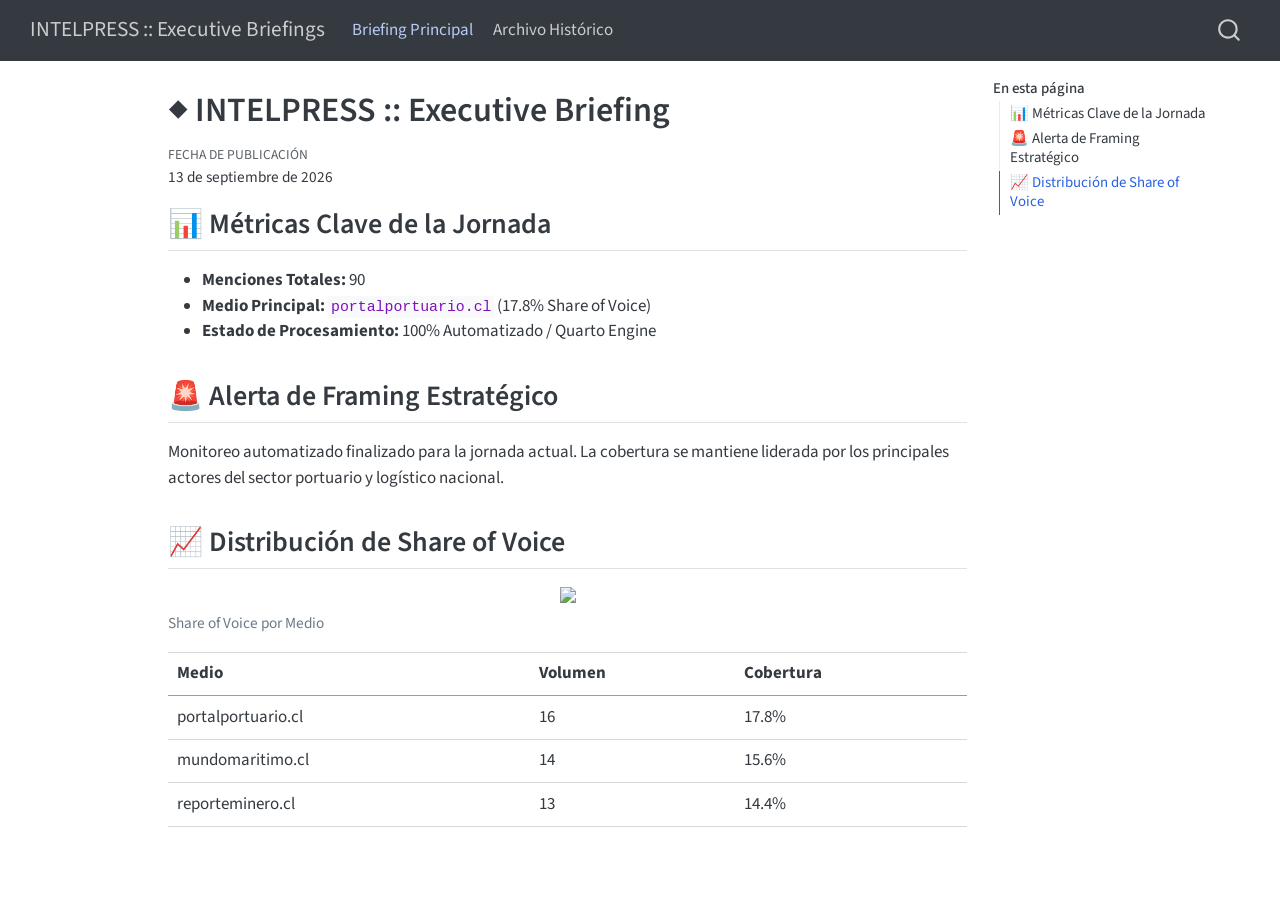
==== docs/index.html @ bd268102 "feat: migrate to Quarto static site architecture and hybrid email dispatcher" ====
<!DOCTYPE html>
<html xmlns="http://www.w3.org/1999/xhtml" lang="es" xml:lang="es"><head>

<meta charset="utf-8">
<meta name="generator" content="quarto-1.6.39">

<meta name="viewport" content="width=device-width, initial-scale=1.0, user-scalable=yes">


<title>◆ INTELPRESS :: Executive Briefing – INTELPRESS :: Executive Briefings</title>
<style>
code{white-space: pre-wrap;}
span.smallcaps{font-variant: small-caps;}
div.columns{display: flex; gap: min(4vw, 1.5em);}
div.column{flex: auto; overflow-x: auto;}
div.hanging-indent{margin-left: 1.5em; text-indent: -1.5em;}
ul.task-list{list-style: none;}
ul.task-list li input[type="checkbox"] {
  width: 0.8em;
  margin: 0 0.8em 0.2em -1em; /* quarto-specific, see https://github.com/quarto-dev/quarto-cli/issues/4556 */ 
  vertical-align: middle;
}
</style>


<script src="site_libs/quarto-nav/quarto-nav.js"></script>
<script src="site_libs/quarto-nav/headroom.min.js"></script>
<script src="site_libs/clipboard/clipboard.min.js"></script>
<script src="site_libs/quarto-search/autocomplete.umd.js"></script>
<script src="site_libs/quarto-search/fuse.min.js"></script>
<script src="site_libs/quarto-search/quarto-search.js"></script>
<meta name="quarto:offset" content="./">
<script src="site_libs/quarto-html/quarto.js"></script>
<script src="site_libs/quarto-html/popper.min.js"></script>
<script src="site_libs/quarto-html/tippy.umd.min.js"></script>
<script src="site_libs/quarto-html/anchor.min.js"></script>
<link href="site_libs/quarto-html/tippy.css" rel="stylesheet">
<link href="site_libs/quarto-html/quarto-syntax-highlighting-e26003cea8cd680ca0c55a263523d882.css" rel="stylesheet" id="quarto-text-highlighting-styles">
<script src="site_libs/bootstrap/bootstrap.min.js"></script>
<link href="site_libs/bootstrap/bootstrap-icons.css" rel="stylesheet">
<link href="site_libs/bootstrap/bootstrap-f3c2c381c9174c142f9b1971e99cf223.min.css" rel="stylesheet" append-hash="true" id="quarto-bootstrap" data-mode="light">
<script id="quarto-search-options" type="application/json">{
  "location": "navbar",
  "copy-button": false,
  "collapse-after": 3,
  "panel-placement": "end",
  "type": "overlay",
  "limit": 50,
  "keyboard-shortcut": [
    "f",
    "/",
    "s"
  ],
  "show-item-context": false,
  "language": {
    "search-no-results-text": "Sin resultados",
    "search-matching-documents-text": "documentos encontrados",
    "search-copy-link-title": "Copiar el enlace en la búsqueda",
    "search-hide-matches-text": "Ocultar resultados adicionales",
    "search-more-match-text": "resultado adicional en este documento",
    "search-more-matches-text": "resultados adicionales en este documento",
    "search-clear-button-title": "Borrar",
    "search-text-placeholder": "",
    "search-detached-cancel-button-title": "Cancelar",
    "search-submit-button-title": "Enviar",
    "search-label": "Buscar"
  }
}</script>


<link rel="stylesheet" href="styles.css">
</head>

<body class="nav-fixed">

<div id="quarto-search-results"></div>
  <header id="quarto-header" class="headroom fixed-top">
    <nav class="navbar navbar-expand-lg " data-bs-theme="dark">
      <div class="navbar-container container-fluid">
      <div class="navbar-brand-container mx-auto">
    <a class="navbar-brand" href="./index.html">
    <span class="navbar-title">INTELPRESS :: Executive Briefings</span>
    </a>
  </div>
            <div id="quarto-search" class="" title="Buscar"></div>
          <button class="navbar-toggler" type="button" data-bs-toggle="collapse" data-bs-target="#navbarCollapse" aria-controls="navbarCollapse" role="menu" aria-expanded="false" aria-label="Navegación de palanca" onclick="if (window.quartoToggleHeadroom) { window.quartoToggleHeadroom(); }">
  <span class="navbar-toggler-icon"></span>
</button>
          <div class="collapse navbar-collapse" id="navbarCollapse">
            <ul class="navbar-nav navbar-nav-scroll me-auto">
  <li class="nav-item">
    <a class="nav-link active" href="./index.html" aria-current="page"> 
<span class="menu-text">Briefing Principal</span></a>
  </li>  
  <li class="nav-item">
    <a class="nav-link" href="./archive.html"> 
<span class="menu-text">Archivo Histórico</span></a>
  </li>  
</ul>
          </div> <!-- /navcollapse -->
            <div class="quarto-navbar-tools">
</div>
      </div> <!-- /container-fluid -->
    </nav>
</header>
<!-- content -->
<div id="quarto-content" class="quarto-container page-columns page-rows-contents page-layout-article page-navbar">
<!-- sidebar -->
<!-- margin-sidebar -->
    <div id="quarto-margin-sidebar" class="sidebar margin-sidebar">
        <nav id="TOC" role="doc-toc" class="toc-active">
    <h2 id="toc-title">En esta página</h2>
   
  <ul>
  <li><a href="#métricas-clave-de-la-jornada" id="toc-métricas-clave-de-la-jornada" class="nav-link active" data-scroll-target="#métricas-clave-de-la-jornada">📊 Métricas Clave de la Jornada</a></li>
  <li><a href="#alerta-de-framing-estratégico" id="toc-alerta-de-framing-estratégico" class="nav-link" data-scroll-target="#alerta-de-framing-estratégico">🚨 Alerta de Framing Estratégico</a></li>
  <li><a href="#distribución-de-share-of-voice" id="toc-distribución-de-share-of-voice" class="nav-link" data-scroll-target="#distribución-de-share-of-voice">📈 Distribución de Share of Voice</a></li>
  </ul>
</nav>
    </div>
<!-- main -->
<main class="content" id="quarto-document-content">

<header id="title-block-header" class="quarto-title-block default">
<div class="quarto-title">
<h1 class="title">◆ INTELPRESS :: Executive Briefing</h1>
</div>



<div class="quarto-title-meta">

    
    <div>
    <div class="quarto-title-meta-heading">Fecha de publicación</div>
    <div class="quarto-title-meta-contents">
      <p class="date">13 de septiembre de 2026</p>
    </div>
  </div>
  
    
  </div>
  


</header>


<section id="métricas-clave-de-la-jornada" class="level2">
<h2 class="anchored" data-anchor-id="métricas-clave-de-la-jornada">📊 Métricas Clave de la Jornada</h2>
<ul>
<li><strong>Menciones Totales:</strong> 90</li>
<li><strong>Medio Principal:</strong> <code>portalportuario.cl</code> (17.8% Share of Voice)</li>
<li><strong>Estado de Procesamiento:</strong> 100% Automatizado / Quarto Engine</li>
</ul>
</section>
<section id="alerta-de-framing-estratégico" class="level2">
<h2 class="anchored" data-anchor-id="alerta-de-framing-estratégico">🚨 Alerta de Framing Estratégico</h2>
<p>Monitoreo automatizado finalizado para la jornada actual. La cobertura se mantiene liderada por los principales actores del sector portuario y logístico nacional.</p>
</section>
<section id="distribución-de-share-of-voice" class="level2">
<h2 class="anchored" data-anchor-id="distribución-de-share-of-voice">📈 Distribución de Share of Voice</h2>
<div class="quarto-figure quarto-figure-center">
<figure class="figure">
<p><img src="plots/sov.png" class="img-fluid figure-img" style="width:80.0%"></p>
<figcaption>Share of Voice por Medio</figcaption>
</figure>
</div>
<table class="caption-top table">
<thead>
<tr class="header">
<th style="text-align: left;">Medio</th>
<th style="text-align: left;">Volumen</th>
<th style="text-align: left;">Cobertura</th>
</tr>
</thead>
<tbody>
<tr class="odd">
<td style="text-align: left;">portalportuario.cl</td>
<td style="text-align: left;">16</td>
<td style="text-align: left;">17.8%</td>
</tr>
<tr class="even">
<td style="text-align: left;">mundomaritimo.cl</td>
<td style="text-align: left;">14</td>
<td style="text-align: left;">15.6%</td>
</tr>
<tr class="odd">
<td style="text-align: left;">reporteminero.cl</td>
<td style="text-align: left;">13</td>
<td style="text-align: left;">14.4%</td>
</tr>
</tbody>
</table>


</section>

</main> <!-- /main -->
<script id="quarto-html-after-body" type="application/javascript">
window.document.addEventListener("DOMContentLoaded", function (event) {
  const toggleBodyColorMode = (bsSheetEl) => {
    const mode = bsSheetEl.getAttribute("data-mode");
    const bodyEl = window.document.querySelector("body");
    if (mode === "dark") {
      bodyEl.classList.add("quarto-dark");
      bodyEl.classList.remove("quarto-light");
    } else {
      bodyEl.classList.add("quarto-light");
      bodyEl.classList.remove("quarto-dark");
    }
  }
  const toggleBodyColorPrimary = () => {
    const bsSheetEl = window.document.querySelector("link#quarto-bootstrap");
    if (bsSheetEl) {
      toggleBodyColorMode(bsSheetEl);
    }
  }
  toggleBodyColorPrimary();  
  const icon = "";
  const anchorJS = new window.AnchorJS();
  anchorJS.options = {
    placement: 'right',
    icon: icon
  };
  anchorJS.add('.anchored');
  const isCodeAnnotation = (el) => {
    for (const clz of el.classList) {
      if (clz.startsWith('code-annotation-')) {                     
        return true;
      }
    }
    return false;
  }
  const onCopySuccess = function(e) {
    // button target
    const button = e.trigger;
    // don't keep focus
    button.blur();
    // flash "checked"
    button.classList.add('code-copy-button-checked');
    var currentTitle = button.getAttribute("title");
    button.setAttribute("title", "Copiado");
    let tooltip;
    if (window.bootstrap) {
      button.setAttribute("data-bs-toggle", "tooltip");
      button.setAttribute("data-bs-placement", "left");
      button.setAttribute("data-bs-title", "Copiado");
      tooltip = new bootstrap.Tooltip(button, 
        { trigger: "manual", 
          customClass: "code-copy-button-tooltip",
          offset: [0, -8]});
      tooltip.show();    
    }
    setTimeout(function() {
      if (tooltip) {
        tooltip.hide();
        button.removeAttribute("data-bs-title");
        button.removeAttribute("data-bs-toggle");
        button.removeAttribute("data-bs-placement");
      }
      button.setAttribute("title", currentTitle);
      button.classList.remove('code-copy-button-checked');
    }, 1000);
    // clear code selection
    e.clearSelection();
  }
  const getTextToCopy = function(trigger) {
      const codeEl = trigger.previousElementSibling.cloneNode(true);
      for (const childEl of codeEl.children) {
        if (isCodeAnnotation(childEl)) {
          childEl.remove();
        }
      }
      return codeEl.innerText;
  }
  const clipboard = new window.ClipboardJS('.code-copy-button:not([data-in-quarto-modal])', {
    text: getTextToCopy
  });
  clipboard.on('success', onCopySuccess);
  if (window.document.getElementById('quarto-embedded-source-code-modal')) {
    const clipboardModal = new window.ClipboardJS('.code-copy-button[data-in-quarto-modal]', {
      text: getTextToCopy,
      container: window.document.getElementById('quarto-embedded-source-code-modal')
    });
    clipboardModal.on('success', onCopySuccess);
  }
    var localhostRegex = new RegExp(/^(?:http|https):\/\/localhost\:?[0-9]*\//);
    var mailtoRegex = new RegExp(/^mailto:/);
      var filterRegex = new RegExp('/' + window.location.host + '/');
    var isInternal = (href) => {
        return filterRegex.test(href) || localhostRegex.test(href) || mailtoRegex.test(href);
    }
    // Inspect non-navigation links and adorn them if external
 	var links = window.document.querySelectorAll('a[href]:not(.nav-link):not(.navbar-brand):not(.toc-action):not(.sidebar-link):not(.sidebar-item-toggle):not(.pagination-link):not(.no-external):not([aria-hidden]):not(.dropdown-item):not(.quarto-navigation-tool):not(.about-link)');
    for (var i=0; i<links.length; i++) {
      const link = links[i];
      if (!isInternal(link.href)) {
        // undo the damage that might have been done by quarto-nav.js in the case of
        // links that we want to consider external
        if (link.dataset.originalHref !== undefined) {
          link.href = link.dataset.originalHref;
        }
      }
    }
  function tippyHover(el, contentFn, onTriggerFn, onUntriggerFn) {
    const config = {
      allowHTML: true,
      maxWidth: 500,
      delay: 100,
      arrow: false,
      appendTo: function(el) {
          return el.parentElement;
      },
      interactive: true,
      interactiveBorder: 10,
      theme: 'quarto',
      placement: 'bottom-start',
    };
    if (contentFn) {
      config.content = contentFn;
    }
    if (onTriggerFn) {
      config.onTrigger = onTriggerFn;
    }
    if (onUntriggerFn) {
      config.onUntrigger = onUntriggerFn;
    }
    window.tippy(el, config); 
  }
  const noterefs = window.document.querySelectorAll('a[role="doc-noteref"]');
  for (var i=0; i<noterefs.length; i++) {
    const ref = noterefs[i];
    tippyHover(ref, function() {
      // use id or data attribute instead here
      let href = ref.getAttribute('data-footnote-href') || ref.getAttribute('href');
      try { href = new URL(href).hash; } catch {}
      const id = href.replace(/^#\/?/, "");
      const note = window.document.getElementById(id);
      if (note) {
        return note.innerHTML;
      } else {
        return "";
      }
    });
  }
  const xrefs = window.document.querySelectorAll('a.quarto-xref');
  const processXRef = (id, note) => {
    // Strip column container classes
    const stripColumnClz = (el) => {
      el.classList.remove("page-full", "page-columns");
      if (el.children) {
        for (const child of el.children) {
          stripColumnClz(child);
        }
      }
    }
    stripColumnClz(note)
    if (id === null || id.startsWith('sec-')) {
      // Special case sections, only their first couple elements
      const container = document.createElement("div");
      if (note.children && note.children.length > 2) {
        container.appendChild(note.children[0].cloneNode(true));
        for (let i = 1; i < note.children.length; i++) {
          const child = note.children[i];
          if (child.tagName === "P" && child.innerText === "") {
            continue;
          } else {
            container.appendChild(child.cloneNode(true));
            break;
          }
        }
        if (window.Quarto?.typesetMath) {
          window.Quarto.typesetMath(container);
        }
        return container.innerHTML
      } else {
        if (window.Quarto?.typesetMath) {
          window.Quarto.typesetMath(note);
        }
        return note.innerHTML;
      }
    } else {
      // Remove any anchor links if they are present
      const anchorLink = note.querySelector('a.anchorjs-link');
      if (anchorLink) {
        anchorLink.remove();
      }
      if (window.Quarto?.typesetMath) {
        window.Quarto.typesetMath(note);
      }
      if (note.classList.contains("callout")) {
        return note.outerHTML;
      } else {
        return note.innerHTML;
      }
    }
  }
  for (var i=0; i<xrefs.length; i++) {
    const xref = xrefs[i];
    tippyHover(xref, undefined, function(instance) {
      instance.disable();
      let url = xref.getAttribute('href');
      let hash = undefined; 
      if (url.startsWith('#')) {
        hash = url;
      } else {
        try { hash = new URL(url).hash; } catch {}
      }
      if (hash) {
        const id = hash.replace(/^#\/?/, "");
        const note = window.document.getElementById(id);
        if (note !== null) {
          try {
            const html = processXRef(id, note.cloneNode(true));
            instance.setContent(html);
          } finally {
            instance.enable();
            instance.show();
          }
        } else {
          // See if we can fetch this
          fetch(url.split('#')[0])
          .then(res => res.text())
          .then(html => {
            const parser = new DOMParser();
            const htmlDoc = parser.parseFromString(html, "text/html");
            const note = htmlDoc.getElementById(id);
            if (note !== null) {
              const html = processXRef(id, note);
              instance.setContent(html);
            } 
          }).finally(() => {
            instance.enable();
            instance.show();
          });
        }
      } else {
        // See if we can fetch a full url (with no hash to target)
        // This is a special case and we should probably do some content thinning / targeting
        fetch(url)
        .then(res => res.text())
        .then(html => {
          const parser = new DOMParser();
          const htmlDoc = parser.parseFromString(html, "text/html");
          const note = htmlDoc.querySelector('main.content');
          if (note !== null) {
            // This should only happen for chapter cross references
            // (since there is no id in the URL)
            // remove the first header
            if (note.children.length > 0 && note.children[0].tagName === "HEADER") {
              note.children[0].remove();
            }
            const html = processXRef(null, note);
            instance.setContent(html);
          } 
        }).finally(() => {
          instance.enable();
          instance.show();
        });
      }
    }, function(instance) {
    });
  }
      let selectedAnnoteEl;
      const selectorForAnnotation = ( cell, annotation) => {
        let cellAttr = 'data-code-cell="' + cell + '"';
        let lineAttr = 'data-code-annotation="' +  annotation + '"';
        const selector = 'span[' + cellAttr + '][' + lineAttr + ']';
        return selector;
      }
      const selectCodeLines = (annoteEl) => {
        const doc = window.document;
        const targetCell = annoteEl.getAttribute("data-target-cell");
        const targetAnnotation = annoteEl.getAttribute("data-target-annotation");
        const annoteSpan = window.document.querySelector(selectorForAnnotation(targetCell, targetAnnotation));
        const lines = annoteSpan.getAttribute("data-code-lines").split(",");
        const lineIds = lines.map((line) => {
          return targetCell + "-" + line;
        })
        let top = null;
        let height = null;
        let parent = null;
        if (lineIds.length > 0) {
            //compute the position of the single el (top and bottom and make a div)
            const el = window.document.getElementById(lineIds[0]);
            top = el.offsetTop;
            height = el.offsetHeight;
            parent = el.parentElement.parentElement;
          if (lineIds.length > 1) {
            const lastEl = window.document.getElementById(lineIds[lineIds.length - 1]);
            const bottom = lastEl.offsetTop + lastEl.offsetHeight;
            height = bottom - top;
          }
          if (top !== null && height !== null && parent !== null) {
            // cook up a div (if necessary) and position it 
            let div = window.document.getElementById("code-annotation-line-highlight");
            if (div === null) {
              div = window.document.createElement("div");
              div.setAttribute("id", "code-annotation-line-highlight");
              div.style.position = 'absolute';
              parent.appendChild(div);
            }
            div.style.top = top - 2 + "px";
            div.style.height = height + 4 + "px";
            div.style.left = 0;
            let gutterDiv = window.document.getElementById("code-annotation-line-highlight-gutter");
            if (gutterDiv === null) {
              gutterDiv = window.document.createElement("div");
              gutterDiv.setAttribute("id", "code-annotation-line-highlight-gutter");
              gutterDiv.style.position = 'absolute';
              const codeCell = window.document.getElementById(targetCell);
              const gutter = codeCell.querySelector('.code-annotation-gutter');
              gutter.appendChild(gutterDiv);
            }
            gutterDiv.style.top = top - 2 + "px";
            gutterDiv.style.height = height + 4 + "px";
          }
          selectedAnnoteEl = annoteEl;
        }
      };
      const unselectCodeLines = () => {
        const elementsIds = ["code-annotation-line-highlight", "code-annotation-line-highlight-gutter"];
        elementsIds.forEach((elId) => {
          const div = window.document.getElementById(elId);
          if (div) {
            div.remove();
          }
        });
        selectedAnnoteEl = undefined;
      };
        // Handle positioning of the toggle
    window.addEventListener(
      "resize",
      throttle(() => {
        elRect = undefined;
        if (selectedAnnoteEl) {
          selectCodeLines(selectedAnnoteEl);
        }
      }, 10)
    );
    function throttle(fn, ms) {
    let throttle = false;
    let timer;
      return (...args) => {
        if(!throttle) { // first call gets through
            fn.apply(this, args);
            throttle = true;
        } else { // all the others get throttled
            if(timer) clearTimeout(timer); // cancel #2
            timer = setTimeout(() => {
              fn.apply(this, args);
              timer = throttle = false;
            }, ms);
        }
      };
    }
      // Attach click handler to the DT
      const annoteDls = window.document.querySelectorAll('dt[data-target-cell]');
      for (const annoteDlNode of annoteDls) {
        annoteDlNode.addEventListener('click', (event) => {
          const clickedEl = event.target;
          if (clickedEl !== selectedAnnoteEl) {
            unselectCodeLines();
            const activeEl = window.document.querySelector('dt[data-target-cell].code-annotation-active');
            if (activeEl) {
              activeEl.classList.remove('code-annotation-active');
            }
            selectCodeLines(clickedEl);
            clickedEl.classList.add('code-annotation-active');
          } else {
            // Unselect the line
            unselectCodeLines();
            clickedEl.classList.remove('code-annotation-active');
          }
        });
      }
  const findCites = (el) => {
    const parentEl = el.parentElement;
    if (parentEl) {
      const cites = parentEl.dataset.cites;
      if (cites) {
        return {
          el,
          cites: cites.split(' ')
        };
      } else {
        return findCites(el.parentElement)
      }
    } else {
      return undefined;
    }
  };
  var bibliorefs = window.document.querySelectorAll('a[role="doc-biblioref"]');
  for (var i=0; i<bibliorefs.length; i++) {
    const ref = bibliorefs[i];
    const citeInfo = findCites(ref);
    if (citeInfo) {
      tippyHover(citeInfo.el, function() {
        var popup = window.document.createElement('div');
        citeInfo.cites.forEach(function(cite) {
          var citeDiv = window.document.createElement('div');
          citeDiv.classList.add('hanging-indent');
          citeDiv.classList.add('csl-entry');
          var biblioDiv = window.document.getElementById('ref-' + cite);
          if (biblioDiv) {
            citeDiv.innerHTML = biblioDiv.innerHTML;
          }
          popup.appendChild(citeDiv);
        });
        return popup.innerHTML;
      });
    }
  }
});
</script>
</div> <!-- /content -->




</body></html>
---- docs/site_libs/quarto-html/tippy.css ----
.tippy-box[data-animation=fade][data-state=hidden]{opacity:0}[data-tippy-root]{max-width:calc(100vw - 10px)}.tippy-box{position:relative;background-color:#333;color:#fff;border-radius:4px;font-size:14px;line-height:1.4;white-space:normal;outline:0;transition-property:transform,visibility,opacity}.tippy-box[data-placement^=top]>.tippy-arrow{bottom:0}.tippy-box[data-placement^=top]>.tippy-arrow:before{bottom:-7px;left:0;border-width:8px 8px 0;border-top-color:initial;transform-origin:center top}.tippy-box[data-placement^=bottom]>.tippy-arrow{top:0}.tippy-box[data-placement^=bottom]>.tippy-arrow:before{top:-7px;left:0;border-width:0 8px 8px;border-bottom-color:initial;transform-origin:center bottom}.tippy-box[data-placement^=left]>.tippy-arrow{right:0}.tippy-box[data-placement^=left]>.tippy-arrow:before{border-width:8px 0 8px 8px;border-left-color:initial;right:-7px;transform-origin:center left}.tippy-box[data-placement^=right]>.tippy-arrow{left:0}.tippy-box[data-placement^=right]>.tippy-arrow:before{left:-7px;border-width:8px 8px 8px 0;border-right-color:initial;transform-origin:center right}.tippy-box[data-inertia][data-state=visible]{transition-timing-function:cubic-bezier(.54,1.5,.38,1.11)}.tippy-arrow{width:16px;height:16px;color:#333}.tippy-arrow:before{content:"";position:absolute;border-color:transparent;border-style:solid}.tippy-content{position:relative;padding:5px 9px;z-index:1}
---- docs/site_libs/quarto-html/quarto-syntax-highlighting-e26003cea8cd680ca0c55a263523d882.css ----
/* quarto syntax highlight colors */
:root {
  --quarto-hl-ot-color: #003B4F;
  --quarto-hl-at-color: #657422;
  --quarto-hl-ss-color: #20794D;
  --quarto-hl-an-color: #5E5E5E;
  --quarto-hl-fu-color: #4758AB;
  --quarto-hl-st-color: #20794D;
  --quarto-hl-cf-color: #003B4F;
  --quarto-hl-op-color: #5E5E5E;
  --quarto-hl-er-color: #AD0000;
  --quarto-hl-bn-color: #AD0000;
  --quarto-hl-al-color: #AD0000;
  --quarto-hl-va-color: #111111;
  --quarto-hl-bu-color: inherit;
  --quarto-hl-ex-color: inherit;
  --quarto-hl-pp-color: #AD0000;
  --quarto-hl-in-color: #5E5E5E;
  --quarto-hl-vs-color: #20794D;
  --quarto-hl-wa-color: #5E5E5E;
  --quarto-hl-do-color: #5E5E5E;
  --quarto-hl-im-color: #00769E;
  --quarto-hl-ch-color: #20794D;
  --quarto-hl-dt-color: #AD0000;
  --quarto-hl-fl-color: #AD0000;
  --quarto-hl-co-color: #5E5E5E;
  --quarto-hl-cv-color: #5E5E5E;
  --quarto-hl-cn-color: #8f5902;
  --quarto-hl-sc-color: #5E5E5E;
  --quarto-hl-dv-color: #AD0000;
  --quarto-hl-kw-color: #003B4F;
}

/* other quarto variables */
:root {
  --quarto-font-monospace: SFMono-Regular, Menlo, Monaco, Consolas, "Liberation Mono", "Courier New", monospace;
}

pre > code.sourceCode > span {
  color: #003B4F;
}

code span {
  color: #003B4F;
}

code.sourceCode > span {
  color: #003B4F;
}

div.sourceCode,
div.sourceCode pre.sourceCode {
  color: #003B4F;
}

code span.ot {
  color: #003B4F;
  font-style: inherit;
}

code span.at {
  color: #657422;
  font-style: inherit;
}

code span.ss {
  color: #20794D;
  font-style: inherit;
}

code span.an {
  color: #5E5E5E;
  font-style: inherit;
}

code span.fu {
  color: #4758AB;
  font-style: inherit;
}

code span.st {
  color: #20794D;
  font-style: inherit;
}

code span.cf {
  color: #003B4F;
  font-weight: bold;
  font-style: inherit;
}

code span.op {
  color: #5E5E5E;
  font-style: inherit;
}

code span.er {
  color: #AD0000;
  font-style: inherit;
}

code span.bn {
  color: #AD0000;
  font-style: inherit;
}

code span.al {
  color: #AD0000;
  font-style: inherit;
}

code span.va {
  color: #111111;
  font-style: inherit;
}

code span.bu {
  font-style: inherit;
}

code span.ex {
  font-style: inherit;
}

code span.pp {
  color: #AD0000;
  font-style: inherit;
}

code span.in {
  color: #5E5E5E;
  font-style: inherit;
}

code span.vs {
  color: #20794D;
  font-style: inherit;
}

code span.wa {
  color: #5E5E5E;
  font-style: italic;
}

code span.do {
  color: #5E5E5E;
  font-style: italic;
}

code span.im {
  color: #00769E;
  font-style: inherit;
}

code span.ch {
  color: #20794D;
  font-style: inherit;
}

code span.dt {
  color: #AD0000;
  font-style: inherit;
}

code span.fl {
  color: #AD0000;
  font-style: inherit;
}

code span.co {
  color: #5E5E5E;
  font-style: inherit;
}

code span.cv {
  color: #5E5E5E;
  font-style: italic;
}

code span.cn {
  color: #8f5902;
  font-style: inherit;
}

code span.sc {
  color: #5E5E5E;
  font-style: inherit;
}

code span.dv {
  color: #AD0000;
  font-style: inherit;
}

code span.kw {
  color: #003B4F;
  font-weight: bold;
  font-style: inherit;
}

.prevent-inlining {
  content: "</";
}

/*# sourceMappingURL=e90e9ab646ea9b1aaa61e089606e0f97.css.map */
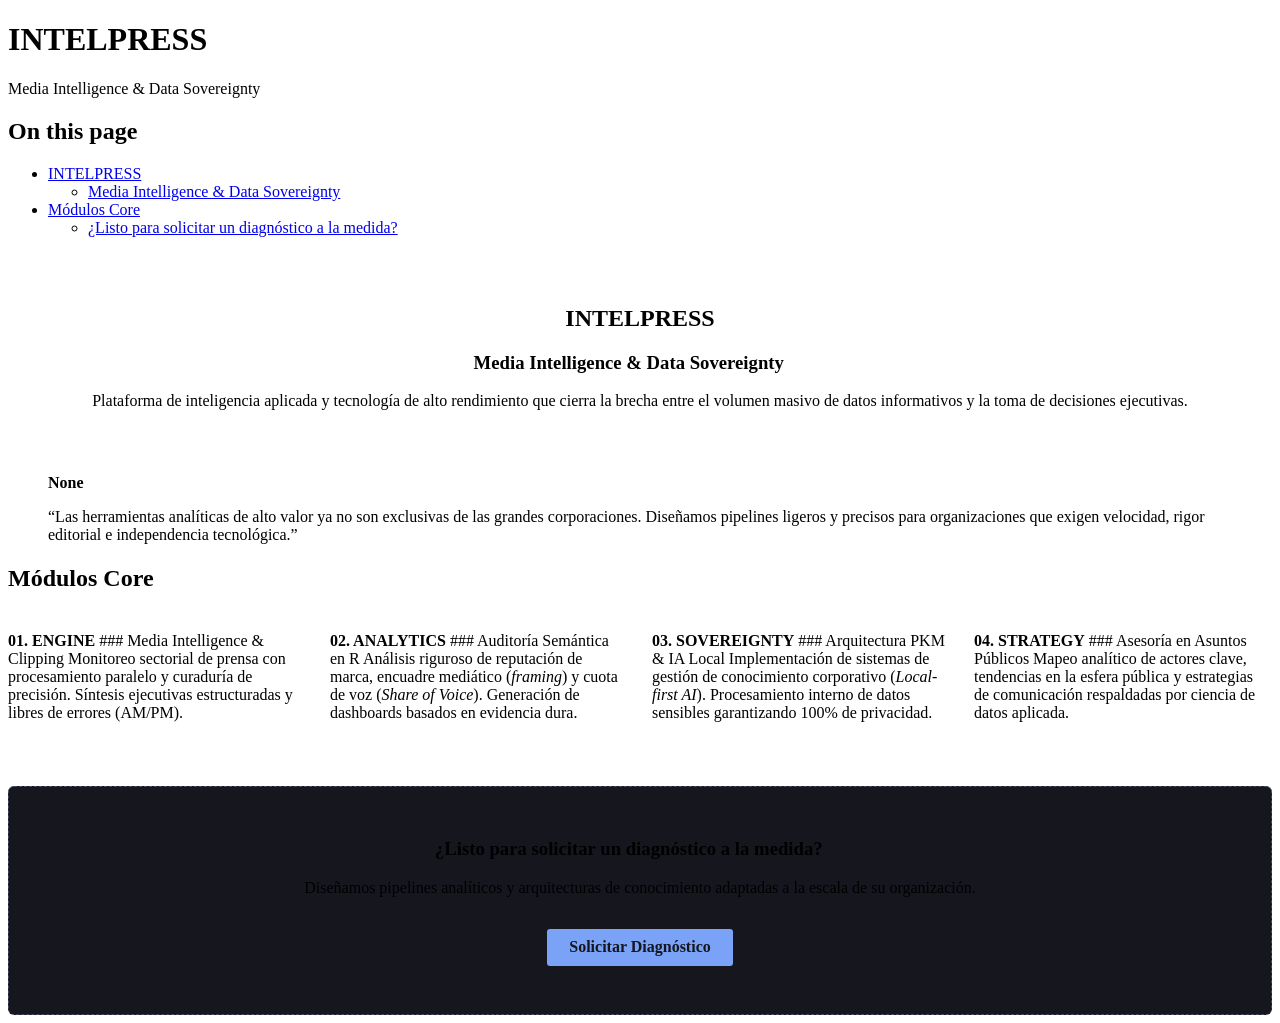
==== commit 3192176c: "refactor: reestructuración de arquitectura limpia para Intelpress-web - Separación estricta entre da" ====
--- a/docs/index.html
+++ b/docs/index.html
@@ -1,5 +1,5 @@
 <!DOCTYPE html>
-<html xmlns="http://www.w3.org/1999/xhtml" lang="es" xml:lang="es"><head>
+<html xmlns="http://www.w3.org/1999/xhtml" lang="en" xml:lang="en"><head>
 
 <meta charset="utf-8">
 <meta name="generator" content="quarto-1.6.39">
@@ -7,7 +7,7 @@
 <meta name="viewport" content="width=device-width, initial-scale=1.0, user-scalable=yes">
 
 
-<title>◆ INTELPRESS :: Executive Briefing – INTELPRESS :: Executive Briefings</title>
+<title>INTELPRESS – Intelpress</title>
 <style>
 code{white-space: pre-wrap;}
 span.smallcaps{font-variant: small-caps;}
@@ -20,183 +20,81 @@
   margin: 0 0.8em 0.2em -1em; /* quarto-specific, see https://github.com/quarto-dev/quarto-cli/issues/4556 */ 
   vertical-align: middle;
 }
+.display.math{display: block; text-align: center; margin: 0.5rem auto;}
 </style>
 
 
-<script src="site_libs/quarto-nav/quarto-nav.js"></script>
-<script src="site_libs/quarto-nav/headroom.min.js"></script>
 <script src="site_libs/clipboard/clipboard.min.js"></script>
-<script src="site_libs/quarto-search/autocomplete.umd.js"></script>
-<script src="site_libs/quarto-search/fuse.min.js"></script>
-<script src="site_libs/quarto-search/quarto-search.js"></script>
-<meta name="quarto:offset" content="./">
-<script src="site_libs/quarto-html/quarto.js"></script>
+<script src="site_libs/quarto-html/tabby.min.js"></script>
 <script src="site_libs/quarto-html/popper.min.js"></script>
 <script src="site_libs/quarto-html/tippy.umd.min.js"></script>
 <script src="site_libs/quarto-html/anchor.min.js"></script>
 <link href="site_libs/quarto-html/tippy.css" rel="stylesheet">
+<link href="site_libs/quarto-html/light-border.css" rel="stylesheet">
+<link href="site_libs/quarto-html/quarto-html-5276476b5bdb9cfe1f92c505466e0bf3.min.css" rel="stylesheet" append-hash="true" data-mode="light">
 <link href="site_libs/quarto-html/quarto-syntax-highlighting-e26003cea8cd680ca0c55a263523d882.css" rel="stylesheet" id="quarto-text-highlighting-styles">
-<script src="site_libs/bootstrap/bootstrap.min.js"></script>
-<link href="site_libs/bootstrap/bootstrap-icons.css" rel="stylesheet">
-<link href="site_libs/bootstrap/bootstrap-f3c2c381c9174c142f9b1971e99cf223.min.css" rel="stylesheet" append-hash="true" id="quarto-bootstrap" data-mode="light">
-<script id="quarto-search-options" type="application/json">{
-  "location": "navbar",
-  "copy-button": false,
-  "collapse-after": 3,
-  "panel-placement": "end",
-  "type": "overlay",
-  "limit": 50,
-  "keyboard-shortcut": [
-    "f",
-    "/",
-    "s"
-  ],
-  "show-item-context": false,
-  "language": {
-    "search-no-results-text": "Sin resultados",
-    "search-matching-documents-text": "documentos encontrados",
-    "search-copy-link-title": "Copiar el enlace en la búsqueda",
-    "search-hide-matches-text": "Ocultar resultados adicionales",
-    "search-more-match-text": "resultado adicional en este documento",
-    "search-more-matches-text": "resultados adicionales en este documento",
-    "search-clear-button-title": "Borrar",
-    "search-text-placeholder": "",
-    "search-detached-cancel-button-title": "Cancelar",
-    "search-submit-button-title": "Enviar",
-    "search-label": "Buscar"
-  }
-}</script>
+<style>html{ scroll-behavior: smooth; }</style>
 
 
 <link rel="stylesheet" href="styles.css">
 </head>
 
-<body class="nav-fixed">
-
-<div id="quarto-search-results"></div>
-  <header id="quarto-header" class="headroom fixed-top">
-    <nav class="navbar navbar-expand-lg " data-bs-theme="dark">
-      <div class="navbar-container container-fluid">
-      <div class="navbar-brand-container mx-auto">
-    <a class="navbar-brand" href="./index.html">
-    <span class="navbar-title">INTELPRESS :: Executive Briefings</span>
-    </a>
-  </div>
-            <div id="quarto-search" class="" title="Buscar"></div>
-          <button class="navbar-toggler" type="button" data-bs-toggle="collapse" data-bs-target="#navbarCollapse" aria-controls="navbarCollapse" role="menu" aria-expanded="false" aria-label="Navegación de palanca" onclick="if (window.quartoToggleHeadroom) { window.quartoToggleHeadroom(); }">
-  <span class="navbar-toggler-icon"></span>
-</button>
-          <div class="collapse navbar-collapse" id="navbarCollapse">
-            <ul class="navbar-nav navbar-nav-scroll me-auto">
-  <li class="nav-item">
-    <a class="nav-link active" href="./index.html" aria-current="page"> 
-<span class="menu-text">Briefing Principal</span></a>
-  </li>  
-  <li class="nav-item">
-    <a class="nav-link" href="./archive.html"> 
-<span class="menu-text">Archivo Histórico</span></a>
-  </li>  
-</ul>
-          </div> <!-- /navcollapse -->
-            <div class="quarto-navbar-tools">
-</div>
-      </div> <!-- /container-fluid -->
-    </nav>
+<body>
+
+
+<header id="title-block-header">
+<h1 class="title">INTELPRESS</h1>
+<p class="subtitle">Media Intelligence &amp; Data Sovereignty</p>
+
 </header>
-<!-- content -->
-<div id="quarto-content" class="quarto-container page-columns page-rows-contents page-layout-article page-navbar">
-<!-- sidebar -->
-<!-- margin-sidebar -->
-    <div id="quarto-margin-sidebar" class="sidebar margin-sidebar">
-        <nav id="TOC" role="doc-toc" class="toc-active">
-    <h2 id="toc-title">En esta página</h2>
+
+<nav id="TOC" role="doc-toc">
+    <h2 id="toc-title">On this page</h2>
    
   <ul>
-  <li><a href="#métricas-clave-de-la-jornada" id="toc-métricas-clave-de-la-jornada" class="nav-link active" data-scroll-target="#métricas-clave-de-la-jornada">📊 Métricas Clave de la Jornada</a></li>
-  <li><a href="#alerta-de-framing-estratégico" id="toc-alerta-de-framing-estratégico" class="nav-link" data-scroll-target="#alerta-de-framing-estratégico">🚨 Alerta de Framing Estratégico</a></li>
-  <li><a href="#distribución-de-share-of-voice" id="toc-distribución-de-share-of-voice" class="nav-link" data-scroll-target="#distribución-de-share-of-voice">📈 Distribución de Share of Voice</a></li>
+  <li><a href="#intelpress" id="toc-intelpress">INTELPRESS</a>
+  <ul>
+  <li><a href="#media-intelligence-data-sovereignty" id="toc-media-intelligence-data-sovereignty">Media Intelligence &amp; Data Sovereignty</a></li>
+  </ul></li>
+  <li><a href="#módulos-core" id="toc-módulos-core">Módulos Core</a>
+  <ul>
+  <li><a href="#listo-para-solicitar-un-diagnóstico-a-la-medida" id="toc-listo-para-solicitar-un-diagnóstico-a-la-medida">¿Listo para solicitar un diagnóstico a la medida?</a></li>
+  </ul></li>
   </ul>
 </nav>
-    </div>
-<!-- main -->
-<main class="content" id="quarto-document-content">
-
-<header id="title-block-header" class="quarto-title-block default">
-<div class="quarto-title">
-<h1 class="title">◆ INTELPRESS :: Executive Briefing</h1>
+<section id="intelpress" class="hero-section" style="text-align: center; padding: 2rem 0;">
+<h1>INTELPRESS</h1>
+<h3 id="media-intelligence-data-sovereignty" class="anchored">Media Intelligence &amp; Data Sovereignty</h3>
+<p>Plataforma de inteligencia aplicada y tecnología de alto rendimiento que cierra la brecha entre el volumen masivo de datos informativos y la toma de decisiones ejecutivas.</p>
+</section>
+<div>
+<blockquote>
+<p><strong>None</strong></p>
+<p>“Las herramientas analíticas de alto valor ya no son exclusivas de las grandes corporaciones. Diseñamos pipelines ligeros y precisos para organizaciones que exigen velocidad, rigor editorial e independencia tecnológica.”</p>
+</blockquote>
 </div>
-
-
-
-<div class="quarto-title-meta">
-
-    
-    <div>
-    <div class="quarto-title-meta-heading">Fecha de publicación</div>
-    <div class="quarto-title-meta-contents">
-      <p class="date">13 de septiembre de 2026</p>
-    </div>
-  </div>
-  
-    
-  </div>
-  
-
-
-</header>
-
-
-<section id="métricas-clave-de-la-jornada" class="level2">
-<h2 class="anchored" data-anchor-id="métricas-clave-de-la-jornada">📊 Métricas Clave de la Jornada</h2>
-<ul>
-<li><strong>Menciones Totales:</strong> 90</li>
-<li><strong>Medio Principal:</strong> <code>portalportuario.cl</code> (17.8% Share of Voice)</li>
-<li><strong>Estado de Procesamiento:</strong> 100% Automatizado / Quarto Engine</li>
-</ul>
+<h2 id="módulos-core" class="anchored">Módulos Core</h2>
+<div style="display: grid; grid-template-columns: repeat(auto-fit, minmax(280px, 1fr)); gap: 1.5rem; margin-top: 1.5rem;">
+<div class="card">
+<p><strong>01. ENGINE</strong> ### Media Intelligence &amp; Clipping Monitoreo sectorial de prensa con procesamiento paralelo y curaduría de precisión. Síntesis ejecutivas estructuradas y libres de errores (AM/PM).</p>
+</div>
+<div class="card">
+<p><strong>02. ANALYTICS</strong> ### Auditoría Semántica en R Análisis riguroso de reputación de marca, encuadre mediático (<em>framing</em>) y cuota de voz (<em>Share of Voice</em>). Generación de dashboards basados en evidencia dura.</p>
+</div>
+<div class="card">
+<p><strong>03. SOVEREIGNTY</strong> ### Arquitectura PKM &amp; IA Local Implementación de sistemas de gestión de conocimiento corporativo (<em>Local-first AI</em>). Procesamiento interno de datos sensibles garantizando 100% de privacidad.</p>
+</div>
+<div class="card">
+<p><strong>04. STRATEGY</strong> ### Asesoría en Asuntos Públicos Mapeo analítico de actores clave, tendencias en la esfera pública y estrategias de comunicación respaldadas por ciencia de datos aplicada.</p>
+</div>
+</div>
+<section id="listo-para-solicitar-un-diagnóstico-a-la-medida" style="text-align: center; margin-top: 3rem; padding: 2rem; background: #16161e; border: 1px dashed #444b6a; border-radius: 6px;">
+<h3 class="anchored">¿Listo para solicitar un diagnóstico a la medida?</h3>
+<p>Diseñamos pipelines analíticos y arquitecturas de conocimiento adaptadas a la escala de su organización.</p>
+<p><a href="mailto:contacto@intelpress.cl" class="btn btn-primary" style="background: #7aa2f7; color: #15161e; font-weight: bold; padding: 0.6rem 1.4rem; text-decoration: none; border-radius: 3px; display: inline-block; margin-top: 1rem;">Solicitar Diagnóstico</a></p>
 </section>
-<section id="alerta-de-framing-estratégico" class="level2">
-<h2 class="anchored" data-anchor-id="alerta-de-framing-estratégico">🚨 Alerta de Framing Estratégico</h2>
-<p>Monitoreo automatizado finalizado para la jornada actual. La cobertura se mantiene liderada por los principales actores del sector portuario y logístico nacional.</p>
-</section>
-<section id="distribución-de-share-of-voice" class="level2">
-<h2 class="anchored" data-anchor-id="distribución-de-share-of-voice">📈 Distribución de Share of Voice</h2>
-<div class="quarto-figure quarto-figure-center">
-<figure class="figure">
-<p><img src="plots/sov.png" class="img-fluid figure-img" style="width:80.0%"></p>
-<figcaption>Share of Voice por Medio</figcaption>
-</figure>
-</div>
-<table class="caption-top table">
-<thead>
-<tr class="header">
-<th style="text-align: left;">Medio</th>
-<th style="text-align: left;">Volumen</th>
-<th style="text-align: left;">Cobertura</th>
-</tr>
-</thead>
-<tbody>
-<tr class="odd">
-<td style="text-align: left;">portalportuario.cl</td>
-<td style="text-align: left;">16</td>
-<td style="text-align: left;">17.8%</td>
-</tr>
-<tr class="even">
-<td style="text-align: left;">mundomaritimo.cl</td>
-<td style="text-align: left;">14</td>
-<td style="text-align: left;">15.6%</td>
-</tr>
-<tr class="odd">
-<td style="text-align: left;">reporteminero.cl</td>
-<td style="text-align: left;">13</td>
-<td style="text-align: left;">14.4%</td>
-</tr>
-</tbody>
-</table>
-
-
-</section>
-
-</main> <!-- /main -->
+
+
 <script id="quarto-html-after-body" type="application/javascript">
 window.document.addEventListener("DOMContentLoaded", function (event) {
   const toggleBodyColorMode = (bsSheetEl) => {
@@ -217,6 +115,10 @@
     }
   }
   toggleBodyColorPrimary();  
+  const tabsets =  window.document.querySelectorAll(".panel-tabset-tabby")
+  tabsets.forEach(function(tabset) {
+    const tabby = new Tabby('#' + tabset.id);
+  });
   const icon = "";
   const anchorJS = new window.AnchorJS();
   anchorJS.options = {
@@ -240,12 +142,12 @@
     // flash "checked"
     button.classList.add('code-copy-button-checked');
     var currentTitle = button.getAttribute("title");
-    button.setAttribute("title", "Copiado");
+    button.setAttribute("title", "Copied!");
     let tooltip;
     if (window.bootstrap) {
       button.setAttribute("data-bs-toggle", "tooltip");
       button.setAttribute("data-bs-placement", "left");
-      button.setAttribute("data-bs-title", "Copiado");
+      button.setAttribute("data-bs-title", "Copied!");
       tooltip = new bootstrap.Tooltip(button, 
         { trigger: "manual", 
           customClass: "code-copy-button-tooltip",
@@ -287,7 +189,7 @@
   }
     var localhostRegex = new RegExp(/^(?:http|https):\/\/localhost\:?[0-9]*\//);
     var mailtoRegex = new RegExp(/^mailto:/);
-      var filterRegex = new RegExp('/' + window.location.host + '/');
+      var filterRegex = new RegExp("https:\/\/intelpress\.cl");
     var isInternal = (href) => {
         return filterRegex.test(href) || localhostRegex.test(href) || mailtoRegex.test(href);
     }
@@ -314,7 +216,7 @@
       },
       interactive: true,
       interactiveBorder: 10,
-      theme: 'quarto',
+      theme: 'light-border',
       placement: 'bottom-start',
     };
     if (contentFn) {
@@ -614,9 +516,9 @@
   }
 });
 </script>
-</div> <!-- /content -->
-
-
-
-
+
+
+
+
+<script src="site_libs/quarto-html/zenscroll-min.js"></script>
 </body></html>
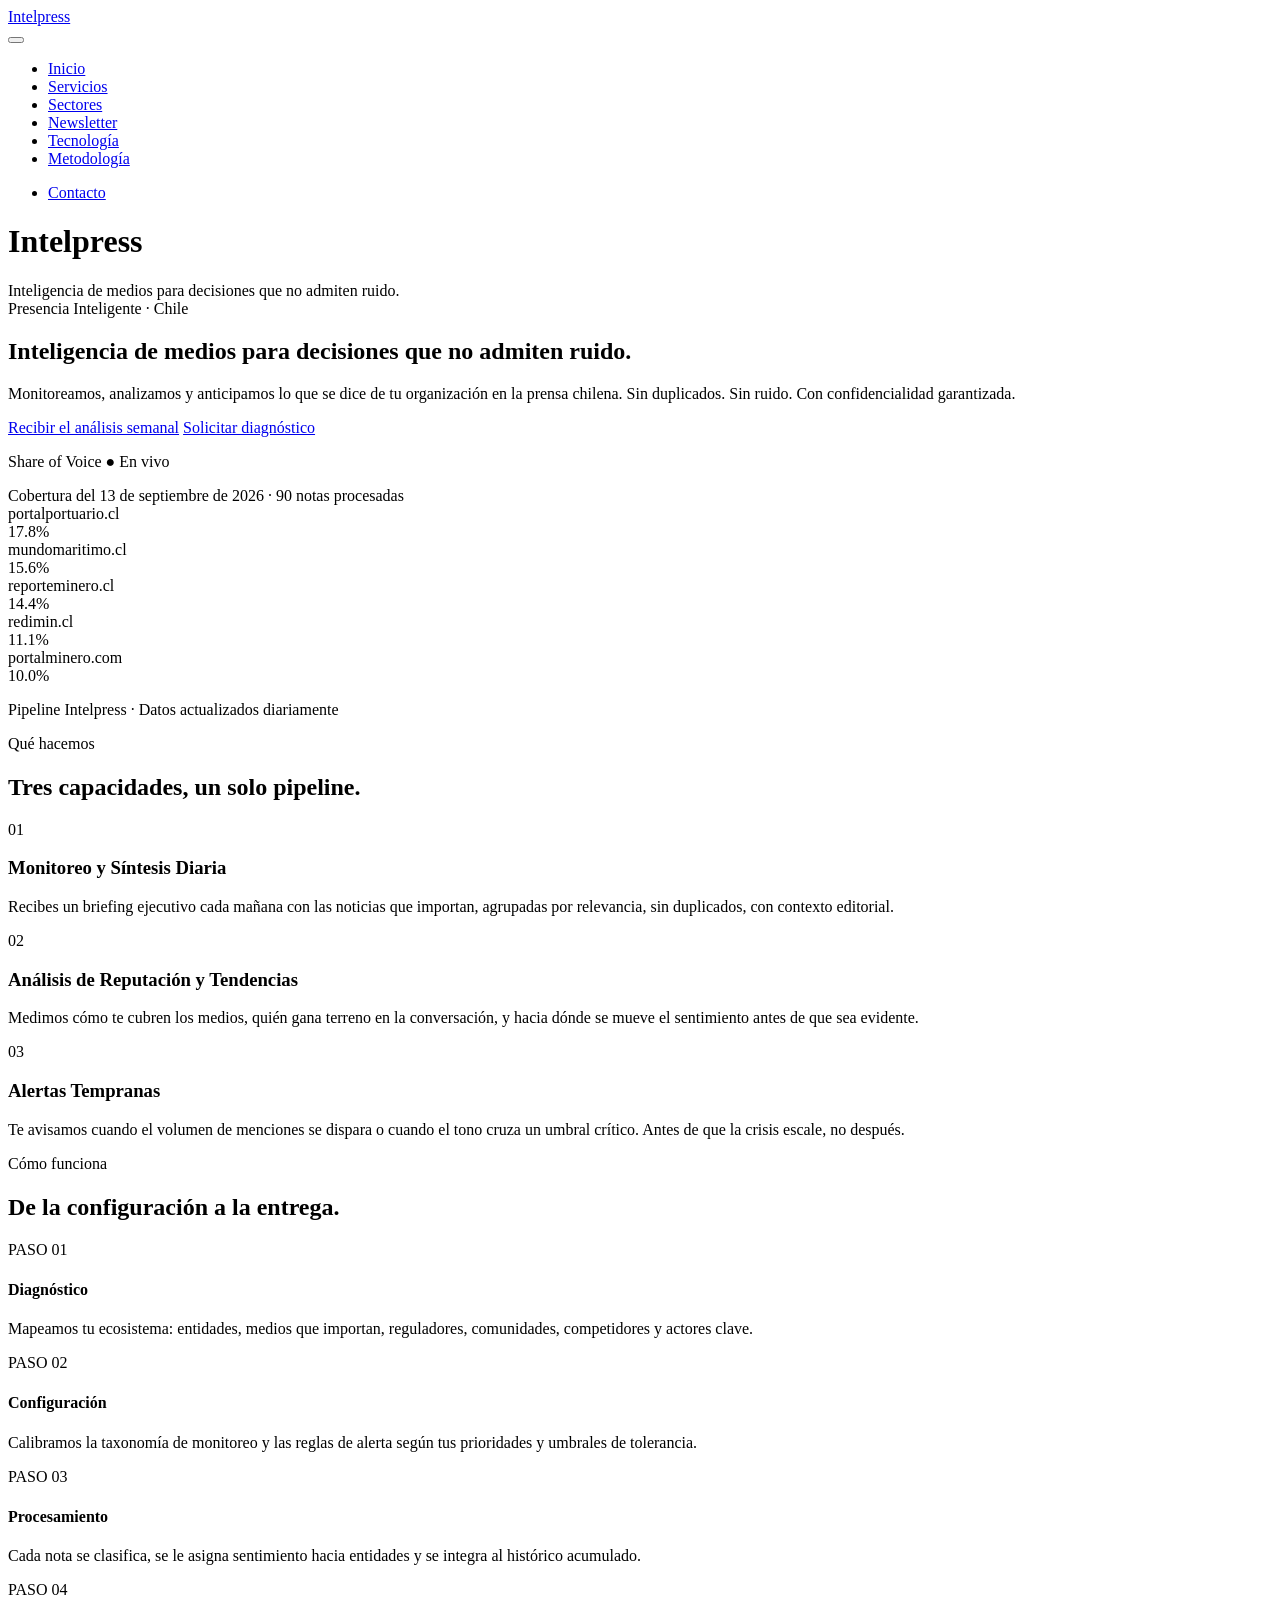
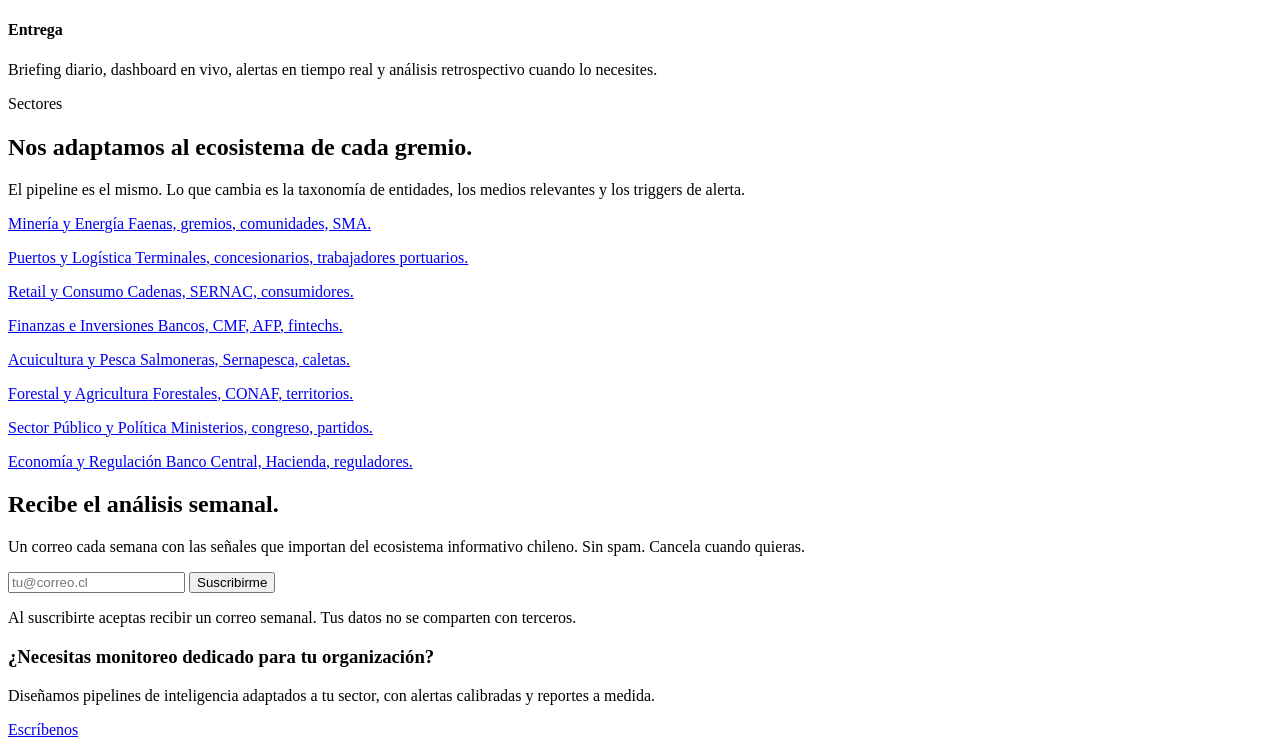
==== commit 5b5012e2: "feat(pipeline): integración con capa Bronze + rediseño web v1 Pipeline: - run_pipeline.R v2: lee tod" ====
--- a/docs/index.html
+++ b/docs/index.html
@@ -6,8 +6,9 @@
 
 <meta name="viewport" content="width=device-width, initial-scale=1.0, user-scalable=yes">
 
-
-<title>INTELPRESS – Intelpress</title>
+<meta name="description" content="Inteligencia de medios para decisiones que no admiten ruido.">
+
+<title>Intelpress — Presencia Inteligente – Intelpress</title>
 <style>
 code{white-space: pre-wrap;}
 span.smallcaps{font-variant: small-caps;}
@@ -20,81 +21,391 @@
   margin: 0 0.8em 0.2em -1em; /* quarto-specific, see https://github.com/quarto-dev/quarto-cli/issues/4556 */ 
   vertical-align: middle;
 }
-.display.math{display: block; text-align: center; margin: 0.5rem auto;}
 </style>
 
 
+<script src="site_libs/quarto-nav/quarto-nav.js"></script>
+<script src="site_libs/quarto-nav/headroom.min.js"></script>
 <script src="site_libs/clipboard/clipboard.min.js"></script>
-<script src="site_libs/quarto-html/tabby.min.js"></script>
+<script src="site_libs/quarto-search/autocomplete.umd.js"></script>
+<script src="site_libs/quarto-search/fuse.min.js"></script>
+<script src="site_libs/quarto-search/quarto-search.js"></script>
+<meta name="quarto:offset" content="./">
+<script src="site_libs/quarto-html/quarto.js"></script>
 <script src="site_libs/quarto-html/popper.min.js"></script>
 <script src="site_libs/quarto-html/tippy.umd.min.js"></script>
 <script src="site_libs/quarto-html/anchor.min.js"></script>
 <link href="site_libs/quarto-html/tippy.css" rel="stylesheet">
-<link href="site_libs/quarto-html/light-border.css" rel="stylesheet">
-<link href="site_libs/quarto-html/quarto-html-5276476b5bdb9cfe1f92c505466e0bf3.min.css" rel="stylesheet" append-hash="true" data-mode="light">
-<link href="site_libs/quarto-html/quarto-syntax-highlighting-e26003cea8cd680ca0c55a263523d882.css" rel="stylesheet" id="quarto-text-highlighting-styles">
+<link href="site_libs/quarto-html/quarto-syntax-highlighting-e26003cea8cd680ca0c55a263523d882.css" rel="stylesheet" class="quarto-color-scheme" id="quarto-text-highlighting-styles">
+<link href="site_libs/quarto-html/quarto-syntax-highlighting-dark-d166b450ba5a8e9f7a0ab969bf6592c1.css" rel="stylesheet" class="quarto-color-scheme quarto-color-alternate" id="quarto-text-highlighting-styles">
+<script src="site_libs/bootstrap/bootstrap.min.js"></script>
+<link href="site_libs/bootstrap/bootstrap-icons.css" rel="stylesheet">
+<link href="site_libs/bootstrap/bootstrap-53c77ba575e4f7c3f2c7c6c40fffa11d.min.css" rel="stylesheet" append-hash="true" class="quarto-color-scheme" id="quarto-bootstrap" data-mode="light">
+<link href="site_libs/bootstrap/bootstrap-dark-89e16b677cd7d83afdc1af97f12e1cdc.min.css" rel="stylesheet" append-hash="true" class="quarto-color-scheme quarto-color-alternate" id="quarto-bootstrap" data-mode="dark">
+<script id="quarto-search-options" type="application/json">{
+  "location": "navbar",
+  "copy-button": false,
+  "collapse-after": 3,
+  "panel-placement": "end",
+  "type": "overlay",
+  "limit": 50,
+  "keyboard-shortcut": [
+    "f",
+    "/",
+    "s"
+  ],
+  "show-item-context": false,
+  "language": {
+    "search-no-results-text": "No results",
+    "search-matching-documents-text": "matching documents",
+    "search-copy-link-title": "Copy link to search",
+    "search-hide-matches-text": "Hide additional matches",
+    "search-more-match-text": "more match in this document",
+    "search-more-matches-text": "more matches in this document",
+    "search-clear-button-title": "Clear",
+    "search-text-placeholder": "",
+    "search-detached-cancel-button-title": "Cancel",
+    "search-submit-button-title": "Submit",
+    "search-label": "Search"
+  }
+}</script>
 <style>html{ scroll-behavior: smooth; }</style>
+<link rel="preconnect" href="https://fonts.googleapis.com">
+<link rel="preconnect" href="https://fonts.gstatic.com" crossorigin="">
+<link href="https://fonts.googleapis.com/css2?family=Inter:wght@400;500;600;700&amp;family=Source+Serif+4:ital,opsz,wght@0,8..60,400;0,8..60,600;0,8..60,700;1,8..60,400&amp;family=JetBrains+Mono:wght@400;500&amp;display=swap" rel="stylesheet">
 
 
 <link rel="stylesheet" href="styles.css">
 </head>
 
-<body>
-
-
-<header id="title-block-header">
-<h1 class="title">INTELPRESS</h1>
-<p class="subtitle">Media Intelligence &amp; Data Sovereignty</p>
-
+<body class="nav-fixed">
+
+<div id="quarto-search-results"></div>
+  <header id="quarto-header" class="headroom fixed-top">
+    <nav class="navbar navbar-expand-lg " data-bs-theme="dark">
+      <div class="navbar-container container-fluid">
+      <div class="navbar-brand-container mx-auto">
+    <a class="navbar-brand" href="./index.html">
+    <span class="navbar-title">Intelpress</span>
+    </a>
+  </div>
+            <div id="quarto-search" class="" title="Search"></div>
+          <button class="navbar-toggler" type="button" data-bs-toggle="collapse" data-bs-target="#navbarCollapse" aria-controls="navbarCollapse" role="menu" aria-expanded="false" aria-label="Toggle navigation" onclick="if (window.quartoToggleHeadroom) { window.quartoToggleHeadroom(); }">
+  <span class="navbar-toggler-icon"></span>
+</button>
+          <div class="collapse navbar-collapse" id="navbarCollapse">
+            <ul class="navbar-nav navbar-nav-scroll me-auto">
+  <li class="nav-item">
+    <a class="nav-link active" href="./index.html" aria-current="page"> 
+<span class="menu-text">Inicio</span></a>
+  </li>  
+  <li class="nav-item">
+    <a class="nav-link" href="./servicios/index.html"> 
+<span class="menu-text">Servicios</span></a>
+  </li>  
+  <li class="nav-item">
+    <a class="nav-link" href="./sectores/index.html"> 
+<span class="menu-text">Sectores</span></a>
+  </li>  
+  <li class="nav-item">
+    <a class="nav-link" href="./newsletter/index.html"> 
+<span class="menu-text">Newsletter</span></a>
+  </li>  
+  <li class="nav-item">
+    <a class="nav-link" href="./tecnologia/index.html"> 
+<span class="menu-text">Tecnología</span></a>
+  </li>  
+  <li class="nav-item">
+    <a class="nav-link" href="./metodologia/index.html"> 
+<span class="menu-text">Metodología</span></a>
+  </li>  
+</ul>
+            <ul class="navbar-nav navbar-nav-scroll ms-auto">
+  <li class="nav-item">
+    <a class="nav-link" href="./contacto.html"> 
+<span class="menu-text">Contacto</span></a>
+  </li>  
+</ul>
+          </div> <!-- /navcollapse -->
+            <div class="quarto-navbar-tools">
+  <a href="" class="quarto-color-scheme-toggle quarto-navigation-tool  px-1" onclick="window.quartoToggleColorScheme(); return false;" title="Toggle dark mode"><i class="bi"></i></a>
+</div>
+      </div> <!-- /container-fluid -->
+    </nav>
 </header>
-
-<nav id="TOC" role="doc-toc">
-    <h2 id="toc-title">On this page</h2>
-   
-  <ul>
-  <li><a href="#intelpress" id="toc-intelpress">INTELPRESS</a>
-  <ul>
-  <li><a href="#media-intelligence-data-sovereignty" id="toc-media-intelligence-data-sovereignty">Media Intelligence &amp; Data Sovereignty</a></li>
-  </ul></li>
-  <li><a href="#módulos-core" id="toc-módulos-core">Módulos Core</a>
-  <ul>
-  <li><a href="#listo-para-solicitar-un-diagnóstico-a-la-medida" id="toc-listo-para-solicitar-un-diagnóstico-a-la-medida">¿Listo para solicitar un diagnóstico a la medida?</a></li>
-  </ul></li>
-  </ul>
-</nav>
-<section id="intelpress" class="hero-section" style="text-align: center; padding: 2rem 0;">
-<h1>INTELPRESS</h1>
-<h3 id="media-intelligence-data-sovereignty" class="anchored">Media Intelligence &amp; Data Sovereignty</h3>
-<p>Plataforma de inteligencia aplicada y tecnología de alto rendimiento que cierra la brecha entre el volumen masivo de datos informativos y la toma de decisiones ejecutivas.</p>
+<!-- content -->
+<div id="quarto-content" class="quarto-container page-columns page-rows-contents page-layout-full page-navbar">
+<!-- sidebar -->
+<!-- margin-sidebar -->
+    
+<!-- main -->
+<main class="content column-page" id="quarto-document-content">
+
+<header id="title-block-header" class="quarto-title-block default">
+<div class="quarto-title">
+<h1 class="title">Intelpress</h1>
+</div>
+
+<div>
+  <div class="description">
+    Inteligencia de medios para decisiones que no admiten ruido.
+  </div>
+</div>
+
+
+<div class="quarto-title-meta column-page">
+
+    
+  
+    
+  </div>
+  
+
+
+</header>
+
+
+<div class="hero-2col">
+<div class="hero-content">
+<div class="eyebrow">
+Presencia Inteligente · Chile
+</div>
+<section id="inteligencia-de-medios-para-decisiones-que-no-admiten-ruido." class="level1">
+<h1>Inteligencia de medios para decisiones que no admiten ruido.</h1>
+<div class="lead">
+<p>Monitoreamos, analizamos y anticipamos lo que se dice de tu organización en la prensa chilena. Sin duplicados. Sin ruido. Con confidencialidad garantizada.</p>
+</div>
+<div class="hero-ctas">
+<p><a href="#newsletter" class="btn-primary">Recibir el análisis semanal</a> <a href="./contacto.html" class="btn-secondary">Solicitar diagnóstico</a></p>
+</div>
 </section>
-<div>
-<blockquote>
-<p><strong>None</strong></p>
-<p>“Las herramientas analíticas de alto valor ya no son exclusivas de las grandes corporaciones. Diseñamos pipelines ligeros y precisos para organizaciones que exigen velocidad, rigor editorial e independencia tecnológica.”</p>
-</blockquote>
-</div>
-<h2 id="módulos-core" class="anchored">Módulos Core</h2>
-<div style="display: grid; grid-template-columns: repeat(auto-fit, minmax(280px, 1fr)); gap: 1.5rem; margin-top: 1.5rem;">
-<div class="card">
-<p><strong>01. ENGINE</strong> ### Media Intelligence &amp; Clipping Monitoreo sectorial de prensa con procesamiento paralelo y curaduría de precisión. Síntesis ejecutivas estructuradas y libres de errores (AM/PM).</p>
-</div>
-<div class="card">
-<p><strong>02. ANALYTICS</strong> ### Auditoría Semántica en R Análisis riguroso de reputación de marca, encuadre mediático (<em>framing</em>) y cuota de voz (<em>Share of Voice</em>). Generación de dashboards basados en evidencia dura.</p>
-</div>
-<div class="card">
-<p><strong>03. SOVEREIGNTY</strong> ### Arquitectura PKM &amp; IA Local Implementación de sistemas de gestión de conocimiento corporativo (<em>Local-first AI</em>). Procesamiento interno de datos sensibles garantizando 100% de privacidad.</p>
-</div>
-<div class="card">
-<p><strong>04. STRATEGY</strong> ### Asesoría en Asuntos Públicos Mapeo analítico de actores clave, tendencias en la esfera pública y estrategias de comunicación respaldadas por ciencia de datos aplicada.</p>
-</div>
-</div>
-<section id="listo-para-solicitar-un-diagnóstico-a-la-medida" style="text-align: center; margin-top: 3rem; padding: 2rem; background: #16161e; border: 1px dashed #444b6a; border-radius: 6px;">
-<h3 class="anchored">¿Listo para solicitar un diagnóstico a la medida?</h3>
-<p>Diseñamos pipelines analíticos y arquitecturas de conocimiento adaptadas a la escala de su organización.</p>
-<p><a href="mailto:contacto@intelpress.cl" class="btn btn-primary" style="background: #7aa2f7; color: #15161e; font-weight: bold; padding: 0.6rem 1.4rem; text-decoration: none; border-radius: 3px; display: inline-block; margin-top: 1rem;">Solicitar Diagnóstico</a></p>
+</div>
+<div class="hero-visual">
+<div class="dashboard-card">
+<div class="dashboard-header">
+<p><span class="dashboard-label">Share of Voice</span> <span class="dashboard-live">● En vivo</span></p>
+</div>
+<div class="dashboard-meta">
+Cobertura del 13 de septiembre de 2026 · 90 notas procesadas
+</div>
+<div class="sov-chart">
+<div class="sov-row">
+<div class="sov-name">
+portalportuario.cl
+</div>
+<div class="sov-bar-wrap">
+<div class="sov-bar" style="width: 100%">
+
+</div>
+</div>
+<div class="sov-value">
+17.8%
+</div>
+</div>
+<div class="sov-row">
+<div class="sov-name">
+mundomaritimo.cl
+</div>
+<div class="sov-bar-wrap">
+<div class="sov-bar" style="width: 87.5%">
+
+</div>
+</div>
+<div class="sov-value">
+15.6%
+</div>
+</div>
+<div class="sov-row">
+<div class="sov-name">
+reporteminero.cl
+</div>
+<div class="sov-bar-wrap">
+<div class="sov-bar" style="width: 81.2%">
+
+</div>
+</div>
+<div class="sov-value">
+14.4%
+</div>
+</div>
+<div class="sov-row">
+<div class="sov-name">
+redimin.cl
+</div>
+<div class="sov-bar-wrap">
+<div class="sov-bar" style="width: 62.5%">
+
+</div>
+</div>
+<div class="sov-value">
+11.1%
+</div>
+</div>
+<div class="sov-row">
+<div class="sov-name">
+portalminero.com
+</div>
+<div class="sov-bar-wrap">
+<div class="sov-bar" style="width: 56.3%">
+
+</div>
+</div>
+<div class="sov-value">
+10.0%
+</div>
+</div>
+</div>
+<div class="dashboard-footer">
+<p><span>Pipeline Intelpress · Datos actualizados diariamente</span></p>
+</div>
+</div>
+</div>
+</div>
+<section>
+<div class="section-label">
+Qué hacemos
+</div>
+<section id="tres-capacidades-un-solo-pipeline." class="level2">
+<h2 class="anchored" data-anchor-id="tres-capacidades-un-solo-pipeline.">Tres capacidades, un solo pipeline.</h2>
+<div class="grid-3">
+<div class="service-card">
+<div class="service-num">
+01
+</div>
+<h3 class="anchored">
+Monitoreo y Síntesis Diaria
+</h3>
+<p>
+Recibes un briefing ejecutivo cada mañana con las noticias que importan, agrupadas por relevancia, sin duplicados, con contexto editorial.
+</p>
+</div>
+<div class="service-card">
+<div class="service-num">
+02
+</div>
+<h3 class="anchored">
+Análisis de Reputación y Tendencias
+</h3>
+<p>
+Medimos cómo te cubren los medios, quién gana terreno en la conversación, y hacia dónde se mueve el sentimiento antes de que sea evidente.
+</p>
+</div>
+<div class="service-card">
+<div class="service-num">
+03
+</div>
+<h3 class="anchored">
+Alertas Tempranas
+</h3>
+<p>
+Te avisamos cuando el volumen de menciones se dispara o cuando el tono cruza un umbral crítico. Antes de que la crisis escale, no después.
+</p>
+</div>
+</div>
 </section>
-
-
+</section>
+<section>
+<div class="section-label">
+Cómo funciona
+</div>
+<section id="de-la-configuración-a-la-entrega." class="level2">
+<h2 class="anchored" data-anchor-id="de-la-configuración-a-la-entrega.">De la configuración a la entrega.</h2>
+<div class="grid-2">
+<div class="step">
+<div class="step-num">
+PASO 01
+</div>
+<h4 class="anchored">
+Diagnóstico
+</h4>
+<p>
+Mapeamos tu ecosistema: entidades, medios que importan, reguladores, comunidades, competidores y actores clave.
+</p>
+</div>
+<div class="step">
+<div class="step-num">
+PASO 02
+</div>
+<h4 class="anchored">
+Configuración
+</h4>
+<p>
+Calibramos la taxonomía de monitoreo y las reglas de alerta según tus prioridades y umbrales de tolerancia.
+</p>
+</div>
+<div class="step">
+<div class="step-num">
+PASO 03
+</div>
+<h4 class="anchored">
+Procesamiento
+</h4>
+<p>
+Cada nota se clasifica, se le asigna sentimiento hacia entidades y se integra al histórico acumulado.
+</p>
+</div>
+<div class="step">
+<div class="step-num">
+PASO 04
+</div>
+<h4 class="anchored">
+Entrega
+</h4>
+<p>
+Briefing diario, dashboard en vivo, alertas en tiempo real y análisis retrospectivo cuando lo necesites.
+</p>
+</div>
+</div>
+</section>
+</section>
+<section>
+<div class="section-label">
+Sectores
+</div>
+<section id="nos-adaptamos-al-ecosistema-de-cada-gremio." class="level2">
+<h2 class="anchored" data-anchor-id="nos-adaptamos-al-ecosistema-de-cada-gremio.">Nos adaptamos al ecosistema de cada gremio.</h2>
+<p>El pipeline es el mismo. Lo que cambia es la taxonomía de entidades, los medios relevantes y los triggers de alerta.</p>
+<div class="sector-grid">
+<p><a href="./sectores/index.html#mineria" class="sector-item"> <span class="sector-name">Minería y Energía</span> <span class="sector-desc">Faenas, gremios, comunidades, SMA.</span> </a></p>
+<p><a href="./sectores/index.html#puertos" class="sector-item"> <span class="sector-name">Puertos y Logística</span> <span class="sector-desc">Terminales, concesionarios, trabajadores portuarios.</span> </a></p>
+<p><a href="./sectores/index.html#retail" class="sector-item"> <span class="sector-name">Retail y Consumo</span> <span class="sector-desc">Cadenas, SERNAC, consumidores.</span> </a></p>
+<p><a href="./sectores/index.html#finanzas" class="sector-item"> <span class="sector-name">Finanzas e Inversiones</span> <span class="sector-desc">Bancos, CMF, AFP, fintechs.</span> </a></p>
+<p><a href="./sectores/index.html#acuicultura" class="sector-item"> <span class="sector-name">Acuicultura y Pesca</span> <span class="sector-desc">Salmoneras, Sernapesca, caletas.</span> </a></p>
+<p><a href="./sectores/index.html#forestal" class="sector-item"> <span class="sector-name">Forestal y Agricultura</span> <span class="sector-desc">Forestales, CONAF, territorios.</span> </a></p>
+<p><a href="./sectores/index.html#publico" class="sector-item"> <span class="sector-name">Sector Público y Política</span> <span class="sector-desc">Ministerios, congreso, partidos.</span> </a></p>
+<p><a href="./sectores/index.html#economia" class="sector-item"> <span class="sector-name">Economía y Regulación</span> <span class="sector-desc">Banco Central, Hacienda, reguladores.</span> </a></p>
+</div>
+</section>
+</section>
+<div id="newsletter" class="newsletter-cta">
+<h2 class="anchored">
+Recibe el análisis semanal.
+</h2>
+<p>
+Un correo cada semana con las señales que importan del ecosistema informativo chileno. Sin spam. Cancela cuando quieras.
+</p>
+<form class="newsletter-form" action="https://buttondown.email/api/emails/embed-subscribe/intelpress" method="post" target="_blank">
+<input type="email" name="email" placeholder="tu@correo.cl" required=""> <button type="submit">Suscribirme</button>
+</form>
+<p class="small-print">
+Al suscribirte aceptas recibir un correo semanal. Tus datos no se comparten con terceros.
+</p>
+</div>
+<div class="contact-cta">
+<h3 class="anchored">
+¿Necesitas monitoreo dedicado para tu organización?
+</h3>
+<p>
+Diseñamos pipelines de inteligencia adaptados a tu sector, con alertas calibradas y reportes a medida.
+</p>
+<p>
+<a href="./contacto.html" class="btn-primary">Escríbenos</a>
+</p>
+</div>
+
+
+
+</main> <!-- /main -->
 <script id="quarto-html-after-body" type="application/javascript">
 window.document.addEventListener("DOMContentLoaded", function (event) {
   const toggleBodyColorMode = (bsSheetEl) => {
@@ -115,10 +426,150 @@
     }
   }
   toggleBodyColorPrimary();  
-  const tabsets =  window.document.querySelectorAll(".panel-tabset-tabby")
-  tabsets.forEach(function(tabset) {
-    const tabby = new Tabby('#' + tabset.id);
-  });
+  const disableStylesheet = (stylesheets) => {
+    for (let i=0; i < stylesheets.length; i++) {
+      const stylesheet = stylesheets[i];
+      stylesheet.rel = 'prefetch';
+    }
+  }
+  const enableStylesheet = (stylesheets) => {
+    for (let i=0; i < stylesheets.length; i++) {
+      const stylesheet = stylesheets[i];
+      stylesheet.rel = 'stylesheet';
+    }
+  }
+  const manageTransitions = (selector, allowTransitions) => {
+    const els = window.document.querySelectorAll(selector);
+    for (let i=0; i < els.length; i++) {
+      const el = els[i];
+      if (allowTransitions) {
+        el.classList.remove('notransition');
+      } else {
+        el.classList.add('notransition');
+      }
+    }
+  }
+  const toggleGiscusIfUsed = (isAlternate, darkModeDefault) => {
+    const baseTheme = document.querySelector('#giscus-base-theme')?.value ?? 'light';
+    const alternateTheme = document.querySelector('#giscus-alt-theme')?.value ?? 'dark';
+    let newTheme = '';
+    if(darkModeDefault) {
+      newTheme = isAlternate ? baseTheme : alternateTheme;
+    } else {
+      newTheme = isAlternate ? alternateTheme : baseTheme;
+    }
+    const changeGiscusTheme = () => {
+      // From: https://github.com/giscus/giscus/issues/336
+      const sendMessage = (message) => {
+        const iframe = document.querySelector('iframe.giscus-frame');
+        if (!iframe) return;
+        iframe.contentWindow.postMessage({ giscus: message }, 'https://giscus.app');
+      }
+      sendMessage({
+        setConfig: {
+          theme: newTheme
+        }
+      });
+    }
+    const isGiscussLoaded = window.document.querySelector('iframe.giscus-frame') !== null;
+    if (isGiscussLoaded) {
+      changeGiscusTheme();
+    }
+  }
+  const toggleColorMode = (alternate) => {
+    // Switch the stylesheets
+    const alternateStylesheets = window.document.querySelectorAll('link.quarto-color-scheme.quarto-color-alternate');
+    manageTransitions('#quarto-margin-sidebar .nav-link', false);
+    if (alternate) {
+      enableStylesheet(alternateStylesheets);
+      for (const sheetNode of alternateStylesheets) {
+        if (sheetNode.id === "quarto-bootstrap") {
+          toggleBodyColorMode(sheetNode);
+        }
+      }
+    } else {
+      disableStylesheet(alternateStylesheets);
+      toggleBodyColorPrimary();
+    }
+    manageTransitions('#quarto-margin-sidebar .nav-link', true);
+    // Switch the toggles
+    const toggles = window.document.querySelectorAll('.quarto-color-scheme-toggle');
+    for (let i=0; i < toggles.length; i++) {
+      const toggle = toggles[i];
+      if (toggle) {
+        if (alternate) {
+          toggle.classList.add("alternate");     
+        } else {
+          toggle.classList.remove("alternate");
+        }
+      }
+    }
+    // Hack to workaround the fact that safari doesn't
+    // properly recolor the scrollbar when toggling (#1455)
+    if (navigator.userAgent.indexOf('Safari') > 0 && navigator.userAgent.indexOf('Chrome') == -1) {
+      manageTransitions("body", false);
+      window.scrollTo(0, 1);
+      setTimeout(() => {
+        window.scrollTo(0, 0);
+        manageTransitions("body", true);
+      }, 40);  
+    }
+  }
+  const isFileUrl = () => { 
+    return window.location.protocol === 'file:';
+  }
+  const hasAlternateSentinel = () => {  
+    let styleSentinel = getColorSchemeSentinel();
+    if (styleSentinel !== null) {
+      return styleSentinel === "alternate";
+    } else {
+      return false;
+    }
+  }
+  const setStyleSentinel = (alternate) => {
+    const value = alternate ? "alternate" : "default";
+    if (!isFileUrl()) {
+      window.localStorage.setItem("quarto-color-scheme", value);
+    } else {
+      localAlternateSentinel = value;
+    }
+  }
+  const getColorSchemeSentinel = () => {
+    if (!isFileUrl()) {
+      const storageValue = window.localStorage.getItem("quarto-color-scheme");
+      return storageValue != null ? storageValue : localAlternateSentinel;
+    } else {
+      return localAlternateSentinel;
+    }
+  }
+  const darkModeDefault = true;
+  let localAlternateSentinel = darkModeDefault ? 'alternate' : 'default';
+  // Dark / light mode switch
+  window.quartoToggleColorScheme = () => {
+    // Read the current dark / light value 
+    let toAlternate = !hasAlternateSentinel();
+    toggleColorMode(toAlternate);
+    setStyleSentinel(toAlternate);
+    toggleGiscusIfUsed(toAlternate, darkModeDefault);
+  };
+  // Ensure there is a toggle, if there isn't float one in the top right
+  if (window.document.querySelector('.quarto-color-scheme-toggle') === null) {
+    const a = window.document.createElement('a');
+    a.classList.add('top-right');
+    a.classList.add('quarto-color-scheme-toggle');
+    a.href = "";
+    a.onclick = function() { try { window.quartoToggleColorScheme(); } catch {} return false; };
+    const i = window.document.createElement("i");
+    i.classList.add('bi');
+    a.appendChild(i);
+    window.document.body.appendChild(a);
+  }
+  // Switch to dark mode if need be
+  if (hasAlternateSentinel()) {
+    toggleColorMode(true);
+  } else {
+    toggleColorMode(false);
+  }
   const icon = "";
   const anchorJS = new window.AnchorJS();
   anchorJS.options = {
@@ -203,6 +654,11 @@
         if (link.dataset.originalHref !== undefined) {
           link.href = link.dataset.originalHref;
         }
+          // target, if specified
+          link.setAttribute("target", "_blank");
+          if (link.getAttribute("rel") === null) {
+            link.setAttribute("rel", "noopener");
+          }
       }
     }
   function tippyHover(el, contentFn, onTriggerFn, onUntriggerFn) {
@@ -216,7 +672,7 @@
       },
       interactive: true,
       interactiveBorder: 10,
-      theme: 'light-border',
+      theme: 'quarto',
       placement: 'bottom-start',
     };
     if (contentFn) {
@@ -516,6 +972,7 @@
   }
 });
 </script>
+</div> <!-- /content -->
 
 
 
